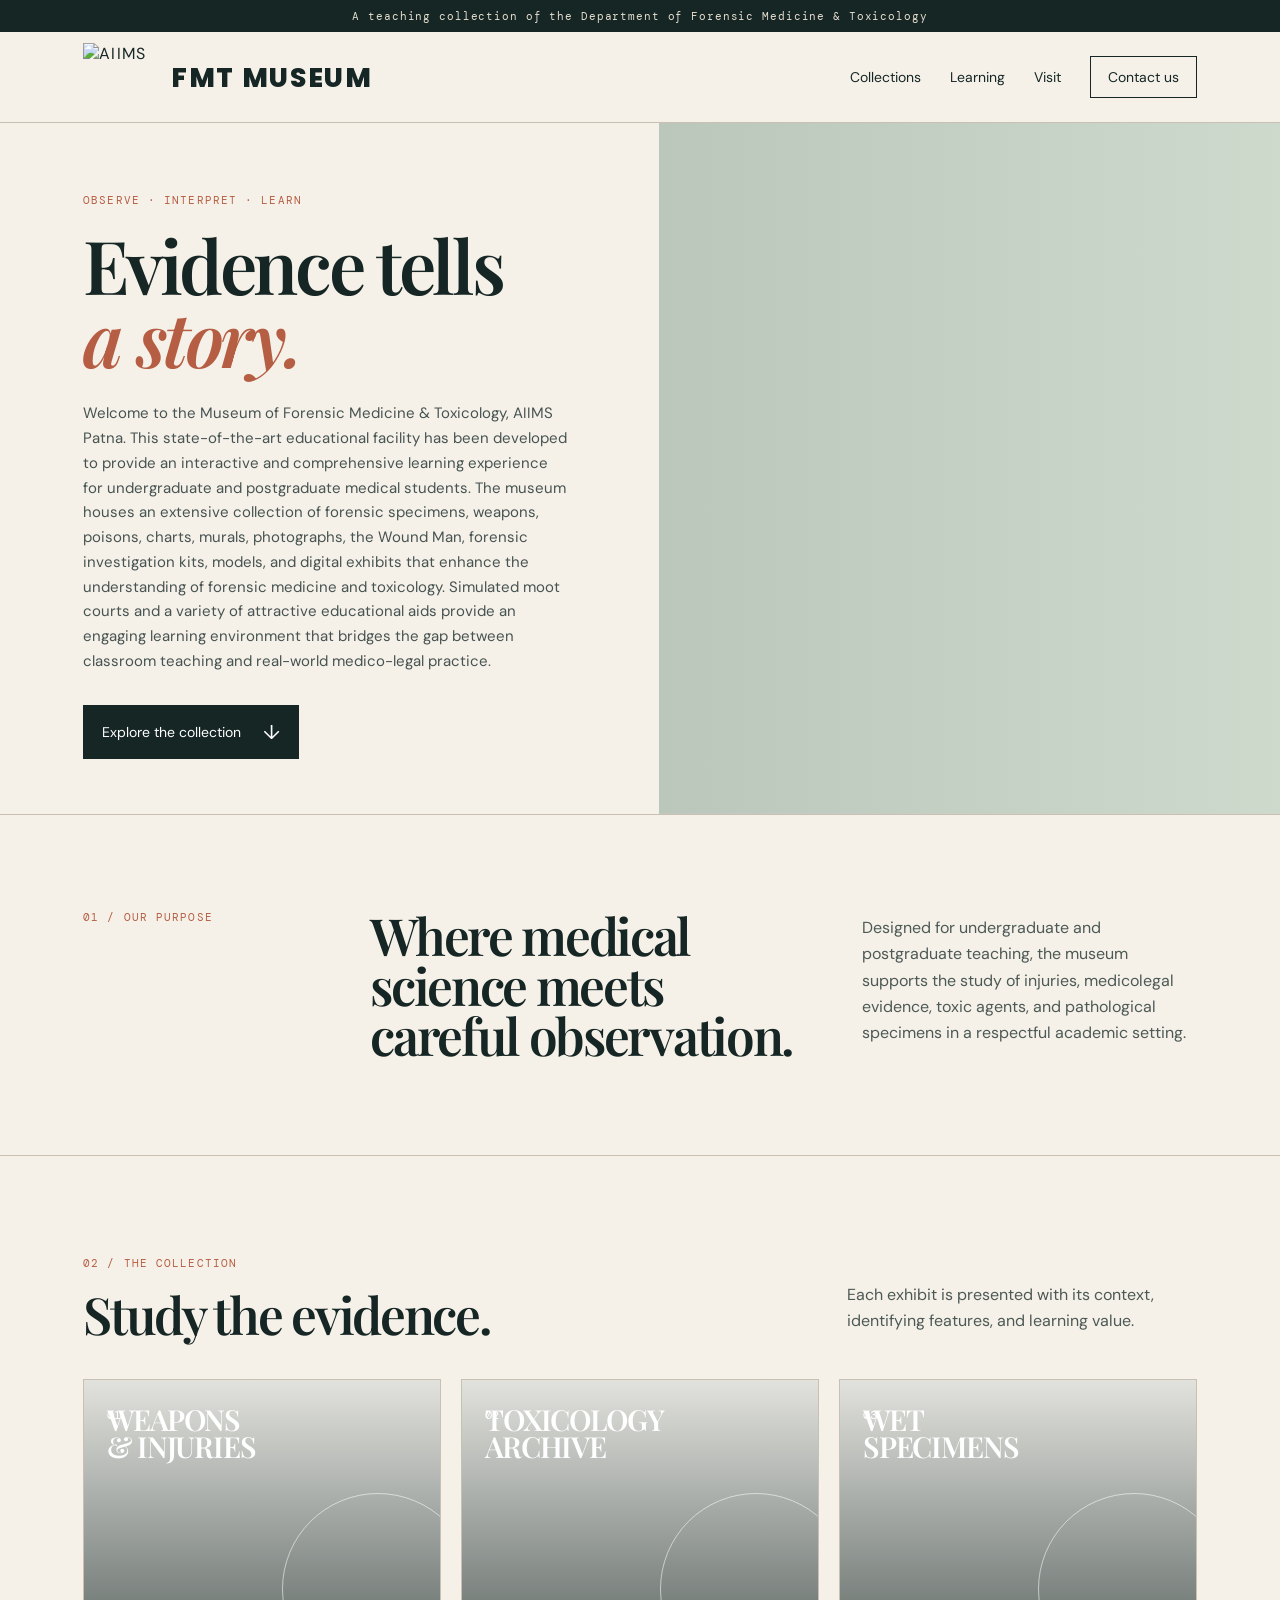
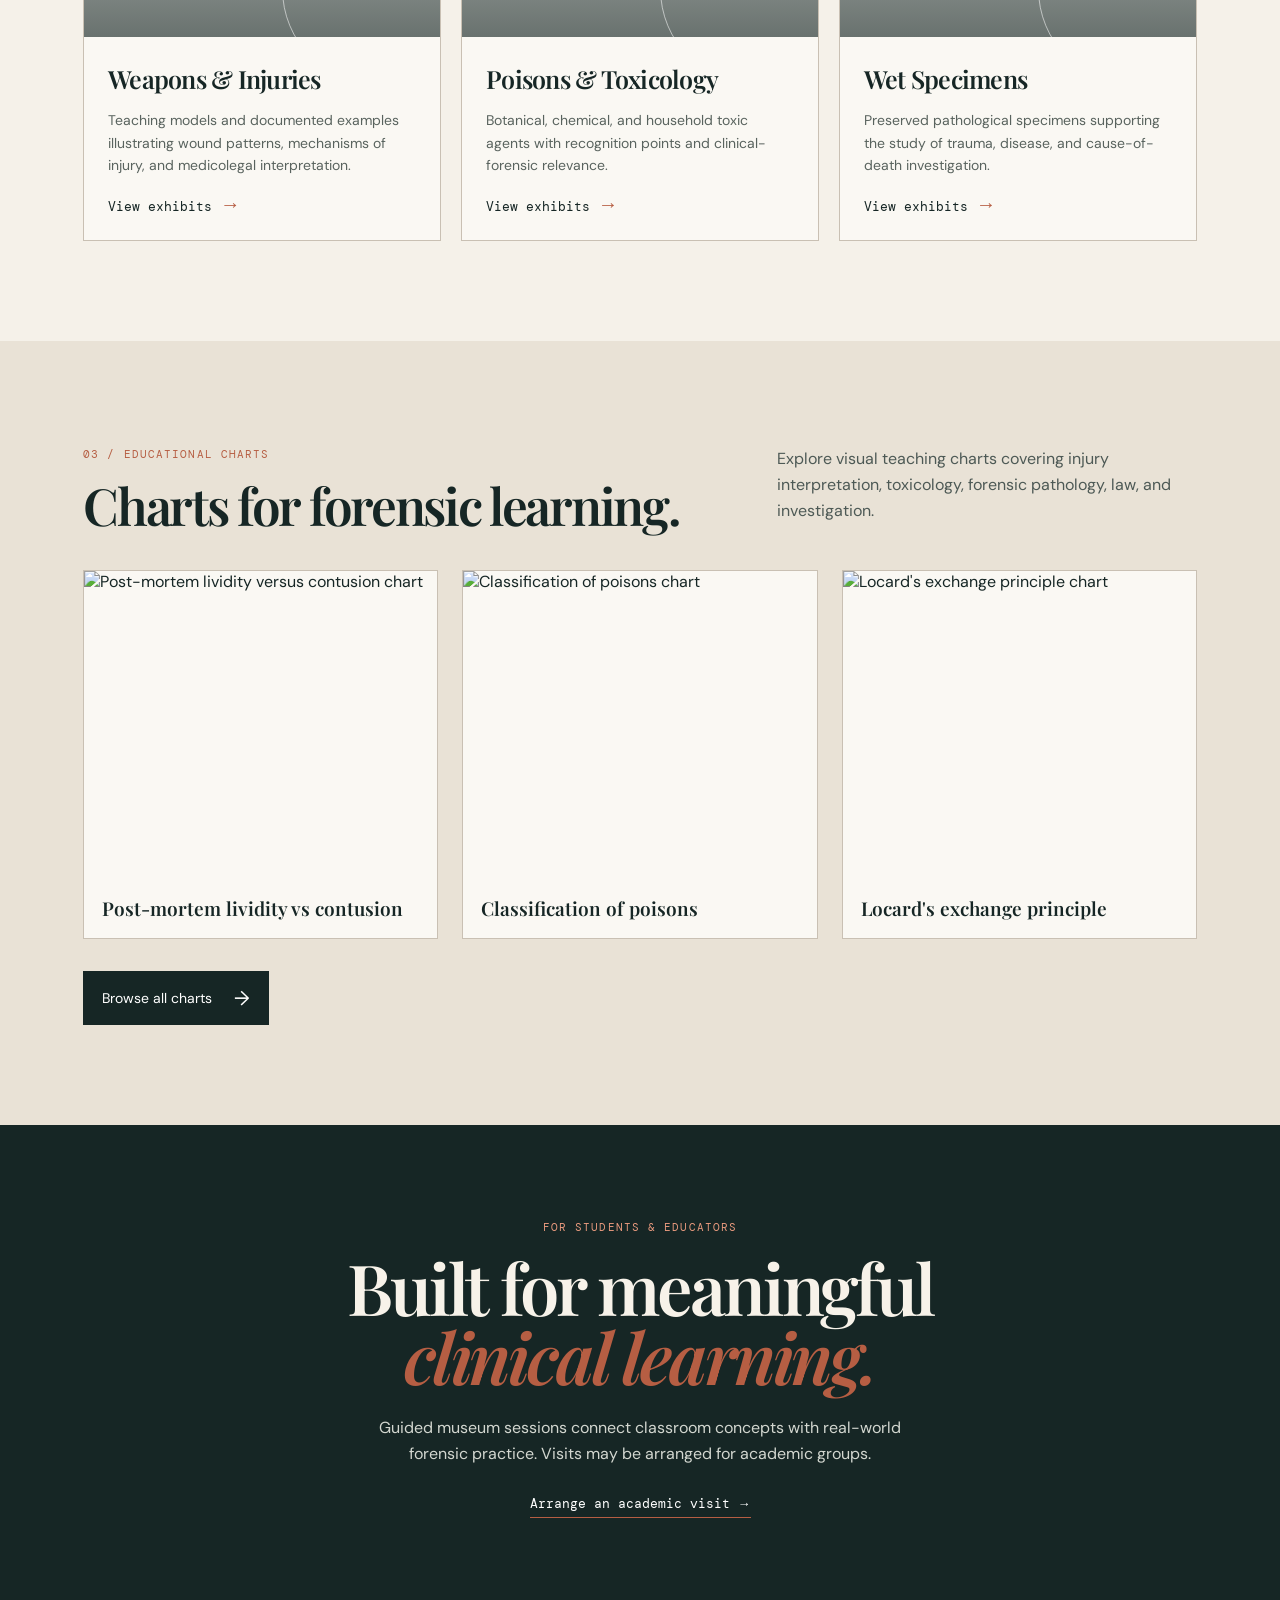
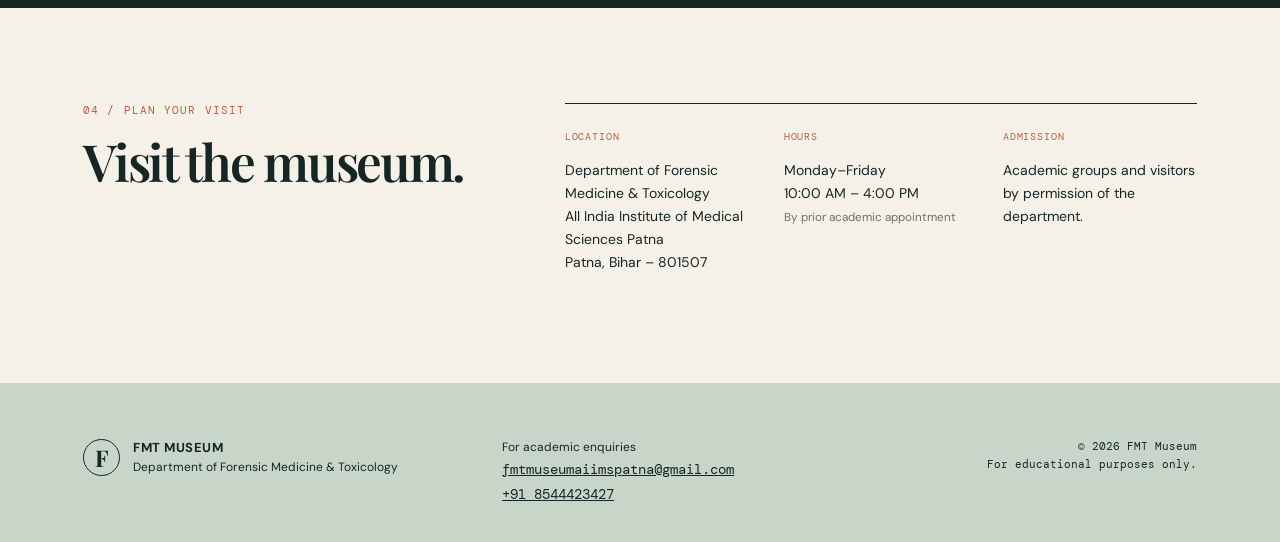
==== index.html @ 1676be08 "Add files via upload" ====
<!doctype html>
<html lang="en">
<head>
  <meta charset="UTF-8" />
  <meta name="viewport" content="width=device-width, initial-scale=1.0" />
  <meta name="description" content="Department of Forensic Medicine and Toxicology teaching museum." />
  <title>Forensic Teaching Museum</title>
  <link rel="preconnect" href="https://fonts.googleapis.com" />
  <link rel="preconnect" href="https://fonts.gstatic.com" crossorigin />
  <link href="https://fonts.googleapis.com/css2?family=DM+Mono&family=DM+Sans:wght@400;500;600;700&family=Playfair+Display:ital,wght@0,600;0,700;1,600&family=Poppins:wght@800&display=swap" rel="stylesheet" />
  <link rel="stylesheet" href="styles.css" />
  <link rel="stylesheet" href="home.css" />
  <link rel="stylesheet" href="branding.css" />
  <link rel="stylesheet" href="charts.css" />
  <link rel="stylesheet" href="collection-covers.css" />
</head>
<body>
  <div class="notice">A teaching collection of the Department of Forensic Medicine &amp; Toxicology</div>
  <header class="site-header">
    <a class="brand" href="#home"><img class="brand-logo" src="images/aiims-patna-logo.png" alt="AIIMS Patna logo" /><span><strong>FMT MUSEUM</strong></span></a>
    <button class="menu-button" aria-label="Open navigation" aria-expanded="false">Menu</button>
    <nav class="nav"><a href="#collections">Collections</a><a href="#learning">Learning</a><a href="#visit">Visit</a><a class="nav-cta" href="#contact">Contact us</a></nav>
  </header>
  <main id="home">
    <section class="hero">
      <div class="hero-copy"><p class="eyebrow">OBSERVE · INTERPRET · LEARN</p><h1>Evidence tells<br /><em>a story.</em></h1><p class="hero-text">Welcome to the Museum of Forensic Medicine &amp; Toxicology, AIIMS Patna. This state-of-the-art educational facility has been developed to provide an interactive and comprehensive learning experience for undergraduate and postgraduate medical students. The museum houses an extensive collection of forensic specimens, weapons, poisons, charts, murals, photographs, the Wound Man, forensic investigation kits, models, and digital exhibits that enhance the understanding of forensic medicine and toxicology. Simulated moot courts and a variety of attractive educational aids provide an engaging learning environment that bridges the gap between classroom teaching and real-world medico-legal practice.</p><a class="button" href="#collections">Explore the collection <span>↓</span></a></div>
      <div class="hero-art" aria-label="Museum of Forensic Medicine and Toxicology, AIIMS Patna"></div>
    </section>
    <section class="intro" id="learning"><p class="section-number">01 / OUR PURPOSE</p><h2>Where medical science meets careful observation.</h2><p>Designed for undergraduate and postgraduate teaching, the museum supports the study of injuries, medicolegal evidence, toxic agents, and pathological specimens in a respectful academic setting.</p></section>
    <section class="collections" id="collections">
      <div class="section-heading"><div><p class="section-number">02 / THE COLLECTION</p><h2>Study the evidence.</h2></div><p>Each exhibit is presented with its context, identifying features, and learning value.</p></div>
      <div class="collection-grid">
        <article class="collection-card weapons"><div class="card-image"><span>01</span><p>WEAPONS<br />&amp; INJURIES</p></div><div class="card-content"><h3>Weapons &amp; Injuries</h3><p>Teaching models and documented examples illustrating wound patterns, mechanisms of injury, and medicolegal interpretation.</p><a href="catalog.html?collection=weapons">View exhibits <span>→</span></a></div></article>
        <article class="collection-card poisons"><div class="card-image"><span>02</span><p>TOXICOLOGY<br />ARCHIVE</p></div><div class="card-content"><h3>Poisons &amp; Toxicology</h3><p>Botanical, chemical, and household toxic agents with recognition points and clinical-forensic relevance.</p><a href="catalog.html?collection=poisons">View exhibits <span>→</span></a></div></article>
        <article class="collection-card specimens"><div class="card-image"><span>03</span><p>WET<br />SPECIMENS</p></div><div class="card-content"><h3>Wet Specimens</h3><p>Preserved pathological specimens supporting the study of trauma, disease, and cause-of-death investigation.</p><a href="catalog.html?collection=specimens">View exhibits <span>→</span></a></div></article>
      </div>
    </section>
    <section class="charts-showcase" id="charts"><div class="section-heading"><div><p class="section-number">03 / EDUCATIONAL CHARTS</p><h2>Charts for forensic learning.</h2></div><p>Explore visual teaching charts covering injury interpretation, toxicology, forensic pathology, law, and investigation.</p></div><div class="chart-preview-grid"><a class="chart-preview" href="detail.html?collection=charts&amp;exhibit=0"><img src="images/charts/1.pml%20vs%20contusion.png" alt="Post-mortem lividity versus contusion chart" /><span>Post-mortem lividity vs contusion</span></a><a class="chart-preview" href="detail.html?collection=charts&amp;exhibit=20"><img src="images/charts/21.classifiation%20of%20poisons.png" alt="Classification of poisons chart" /><span>Classification of poisons</span></a><a class="chart-preview" href="detail.html?collection=charts&amp;exhibit=36"><img src="images/charts/37.locard%27s%20exchange%20principle.png" alt="Locard's exchange principle chart" /><span>Locard's exchange principle</span></a></div><a class="button charts-button" href="catalog.html?collection=charts">Browse all charts <span>→</span></a></section>
    <section class="teaching-callout"><p class="section-number">FOR STUDENTS &amp; EDUCATORS</p><h2>Built for meaningful<br /><em>clinical learning.</em></h2><p>Guided museum sessions connect classroom concepts with real-world forensic practice. Visits may be arranged for academic groups.</p><a class="text-link" href="#contact">Arrange an academic visit →</a></section>
    <section class="visit" id="visit"><div><p class="section-number">04 / PLAN YOUR VISIT</p><h2>Visit the museum.</h2></div><div class="visit-info"><div><span>LOCATION</span><p>Department of Forensic Medicine &amp; Toxicology<br />All India Institute of Medical Sciences Patna<br />Patna, Bihar – 801507</p></div><div><span>HOURS</span><p>Monday–Friday<br />10:00 AM – 4:00 PM<br /><small>By prior academic appointment</small></p></div><div><span>ADMISSION</span><p>Academic groups and visitors by permission of the department.</p></div></div></section>
  </main>
  <footer id="contact"><div class="footer-brand"><span class="brand-mark">F</span><p><strong>FMT MUSEUM</strong><br />Department of Forensic Medicine &amp; Toxicology</p></div><div><p>For academic enquiries</p><a href="mailto:fmtmuseumaiimspatna@gmail.com">fmtmuseumaiimspatna@gmail.com</a><br /><a href="tel:+918544423427">+91 8544423427</a></div><p class="copyright">© <span id="year"></span> FMT Museum<br />For educational purposes only.</p></footer>
  <script src="script.js"></script>
</body>
</html>
---- styles.css ----
:root{--ink:#162625;--paper:#f5f1e9;--line:#c9c0b3;--rust:#b65e43}*{box-sizing:border-box}html{scroll-behavior:smooth}body{margin:0;background:var(--paper);color:var(--ink);font:16px "DM Sans",sans-serif}.notice{background:var(--ink);color:#e5ddcf;text-align:center;padding:9px 16px;font:11px "DM Mono",monospace;letter-spacing:.08em}.site-header{height:91px;padding:0 6.5vw;display:flex;align-items:center;justify-content:space-between;border-bottom:1px solid var(--line)}.brand{display:flex;gap:12px;align-items:center;color:var(--ink);text-decoration:none;letter-spacing:.08em}.brand-mark{display:grid;place-items:center;width:37px;height:37px;border:1px solid var(--ink);border-radius:50%;font:700 23px "Playfair Display",serif}.brand strong,.brand small{display:block;font-size:12px;line-height:1.2}.brand small{font:9px "DM Mono",monospace;margin-top:3px}.nav{display:flex;align-items:center;gap:29px}.nav a{color:var(--ink);font-size:14px;text-decoration:none}.nav a:hover,.text-link:hover{color:var(--rust)}.nav-cta{border:1px solid var(--ink);padding:11px 17px}.menu-button{display:none;border:0;background:transparent;font:14px "DM Sans"}.hero{min-height:610px;display:grid;grid-template-columns:1.03fr .97fr}.hero-copy{padding:100px 7vw 80px 6.5vw}.eyebrow,.section-number,.category{font:11px "DM Mono",monospace;letter-spacing:.1em}.eyebrow{color:var(--rust);margin:0 0 22px}.hero h1,h2{font:600 clamp(45px,5.8vw,84px)/.98 "Playfair Display",serif;letter-spacing:-.045em;margin:0}.hero h1 em,.teaching-callout em{font-weight:600;color:var(--rust)}.hero-text{max-width:440px;line-height:1.65;margin:27px 0 31px;color:#475351}.button{display:inline-flex;gap:22px;align-items:center;padding:14px 19px;background:var(--ink);color:#fff;text-decoration:none;font-size:14px}.button span{font-size:20px}.hero-art{position:relative;overflow:hidden;background:#d1ddcf;min-height:480px;background-image:radial-gradient(circle at 78% 20%,#edf2e8 0 2%,transparent 2.2%),linear-gradient(135deg,transparent 49.5%,rgba(255,255,255,.17) 50% 51%,transparent 51.5%)}.hero-art:after{content:"";position:absolute;inset:35px;border:1px solid rgba(22,38,37,.25)}.lens{position:absolute;width:235px;height:235px;border:20px solid var(--ink);border-radius:50%;top:130px;left:28%;z-index:1;box-shadow:inset 0 0 0 12px #a7bead}.lens-handle{position:absolute;background:var(--ink);height:166px;width:31px;transform:rotate(-45deg);top:325px;left:55%;z-index:1}.case-label{position:absolute;z-index:2;right:9%;top:11%;width:102px;height:102px;background:var(--rust);color:white;padding:14px;font:10px "DM Mono"}.case-label strong{display:block;font:36px "Playfair Display"}.case-label small{font-size:8px}.tag{position:absolute;z-index:2;color:#1f302d;font:10px "DM Mono";letter-spacing:.08em}.tag-one{bottom:80px;left:14%}.tag-two{top:40%;right:9%}.coordinate{position:absolute;bottom:48px;right:9%;font:10px "DM Mono";z-index:2}.intro{padding:95px 6.5vw;display:grid;grid-template-columns:.65fr 1.2fr .9fr;gap:45px;border-top:1px solid var(--line);border-bottom:1px solid var(--line)}.section-number{color:var(--rust);margin:0 0 19px}.intro h2,.section-heading h2,.visit h2{font-size:clamp(33px,4vw,53px)}.intro>p:last-child,.section-heading>p{line-height:1.65;color:#4d5955;margin:5px 0}.collections,.exhibits{padding:100px 6.5vw}.section-heading{display:flex;justify-content:space-between;align-items:end;gap:45px;margin-bottom:40px}.section-heading>p{max-width:350px}.collection-grid{display:grid;grid-template-columns:repeat(3,1fr);gap:20px}.collection-card{border:1px solid var(--line);background:#faf8f3}.card-image{height:257px;position:relative;padding:23px;color:#fff;overflow:hidden}.card-image:after{content:"";position:absolute;width:190px;height:190px;border:1px solid rgba(255,255,255,.55);border-radius:50%;right:-34px;bottom:-48px}.card-image span{font:12px "DM Mono"}.card-image p{position:absolute;bottom:18px;margin:0;font:600 29px/.9 "Playfair Display";letter-spacing:-.04em;z-index:1}.weapons .card-image{background:linear-gradient(135deg,#273e3d,#4d7069)}.poisons .card-image{background:linear-gradient(135deg,#98513e,#d28b57)}.specimens .card-image{background:linear-gradient(135deg,#536c69,#a0a991)}.card-content{padding:25px 24px 23px}.card-content h3,.exhibit h3{font:600 25px "Playfair Display";letter-spacing:-.03em;margin:0}.card-content p{font-size:14px;line-height:1.6;color:#59635e;min-height:67px}.card-content a{font:13px "DM Mono";color:var(--ink);text-decoration:none}.card-content a span{color:var(--rust);font-size:20px}.exhibits{background:#e9e2d6}.exhibit-grid{display:grid;grid-template-columns:repeat(3,1fr);gap:35px}.photo{height:255px;display:grid;place-items:center;border:1px dashed rgba(22,38,37,.5);color:#fff;font:10px "DM Mono";letter-spacing:.1em;position:relative;background-size:cover;background-position:center}.photo:before{content:"";position:absolute;inset:0;background:linear-gradient(145deg,rgba(12,33,30,.2),rgba(0,0,0,.3))}.photo span{position:relative;z-index:1;border:1px solid rgba(255,255,255,.8);padding:8px 10px}.photo-weapon{background-image:linear-gradient(135deg,#163531,#73928b)}.photo-poison{background-image:linear-gradient(135deg,#854330,#d6a063)}.photo-specimen{background-image:linear-gradient(135deg,#2d554b,#9ab2a3)}.category{margin:19px 0 10px;color:var(--rust);font-size:10px}.exhibit h3{font-size:25px}.description{font-size:14px;line-height:1.6;color:#53605b;margin-top:10px}.teaching-callout{background:var(--ink);color:#f7f2e9;padding:95px 17vw;text-align:center}.teaching-callout .section-number{color:#e99a7e}.teaching-callout h2{font-size:clamp(42px,5.5vw,72px)}.teaching-callout>p:not(.section-number){max-width:560px;margin:24px auto;color:#d3d7d0;line-height:1.65}.text-link{color:#fff;font:13px "DM Mono";text-decoration:none;border-bottom:1px solid var(--rust);padding-bottom:5px}.visit{padding:95px 6.5vw;display:grid;grid-template-columns:.8fr 1.2fr;gap:60px}.visit-info{display:grid;grid-template-columns:repeat(3,1fr);gap:25px;border-top:1px solid var(--ink);padding-top:20px}.visit-info span{font:10px "DM Mono";color:var(--rust);letter-spacing:.09em}.visit-info p{font-size:14px;line-height:1.65}.visit-info small{color:#67716d}footer{background:#c8d6ca;padding:55px 6.5vw 35px;display:grid;grid-template-columns:1.1fr .9fr 1fr;gap:40px;align-items:start}.footer-brand{display:flex;gap:13px;align-items:center}.footer-brand p,footer>div>p{font-size:12px;line-height:1.55;margin:0}.footer-brand strong{font-size:13px;letter-spacing:.04em}footer a{font:14px "DM Mono";color:var(--ink);line-height:1.8}.copyright{font:11px "DM Mono";line-height:1.6;text-align:right;margin:0}
@media(max-width:800px){.site-header{height:74px;padding:0 5vw}.menu-button{display:block}.nav{display:none;position:absolute;top:107px;left:0;right:0;background:var(--paper);padding:24px 5vw;z-index:5;border-bottom:1px solid var(--line);flex-direction:column;align-items:start;gap:20px}.nav.open{display:flex}.hero{grid-template-columns:1fr}.hero-copy{padding:75px 7vw 65px}.hero-art{min-height:410px}.intro{grid-template-columns:1fr;gap:17px;padding:70px 7vw}.collections,.exhibits{padding:75px 7vw}.section-heading{display:block}.collection-grid,.exhibit-grid{grid-template-columns:1fr;gap:28px}.card-image{height:220px}.photo{height:230px}.teaching-callout{padding:75px 7vw}.visit{padding:70px 7vw;grid-template-columns:1fr;gap:35px}.visit-info{grid-template-columns:1fr}footer{padding:45px 7vw 30px;grid-template-columns:1fr;gap:28px}.copyright{text-align:left}.notice{font-size:9px}}
---- home.css ----
.hero-art{background-image:linear-gradient(90deg,rgba(20,38,36,.12),rgba(20,38,36,.02)),url('images/aiims-patna-museum-background.png');background-size:cover;background-position:center}.hero-art::after{display:none}.hero-text{max-width:620px;font-size:15px}.hero-copy{padding-top:70px;padding-bottom:55px}
@media(max-width:800px){.hero-copy{padding-top:62px}.hero-art{min-height:300px;background-position:center}}
---- branding.css ----
.brand{gap:20px;white-space:nowrap}.brand-logo{width:68px;height:68px;object-fit:contain}.brand .brand-mark{display:none}.brand strong{display:block;font:800 27px/1 "Poppins",sans-serif;letter-spacing:.06em}@media(max-width:800px){.site-header{height:82px}.brand-logo{width:52px;height:52px}.brand strong{font-size:20px}}
---- charts.css ----
.charts-showcase{padding:100px 6.5vw;background:#e9e2d6}.charts-showcase .section-heading>p{max-width:420px}.chart-preview-grid{display:grid;grid-template-columns:repeat(3,1fr);gap:24px}.chart-preview{background:#faf8f3;border:1px solid var(--line);text-decoration:none;color:var(--ink);transition:transform .2s,box-shadow .2s}.chart-preview:hover{transform:translateY(-4px);box-shadow:5px 5px 0 var(--rust)}.chart-preview img{display:block;width:100%;aspect-ratio:1.15;object-fit:cover;object-position:top}.chart-preview span{display:block;padding:17px 18px;font:600 19px "Playfair Display",serif}.charts-button{margin-top:32px}@media(max-width:800px){.charts-showcase{padding:75px 7vw}.chart-preview-grid{grid-template-columns:1fr;gap:20px}}
---- collection-covers.css ----
.collection-card .card-image{background-size:cover;background-position:center}.collection-card .card-image::before{content:"";position:absolute;inset:0;background:linear-gradient(180deg,rgba(15,31,29,.1),rgba(15,31,29,.62))}.collection-card .card-image>span,.collection-card .card-image>p{position:relative;z-index:1}.weapons .card-image{background-image:url('images/collection-covers/weapons-cover.png')}.poisons .card-image{background-image:url('images/collection-covers/poisons-cover.png')}.specimens .card-image{background-image:url('images/collection-covers/wet-specimens-cover.png')}
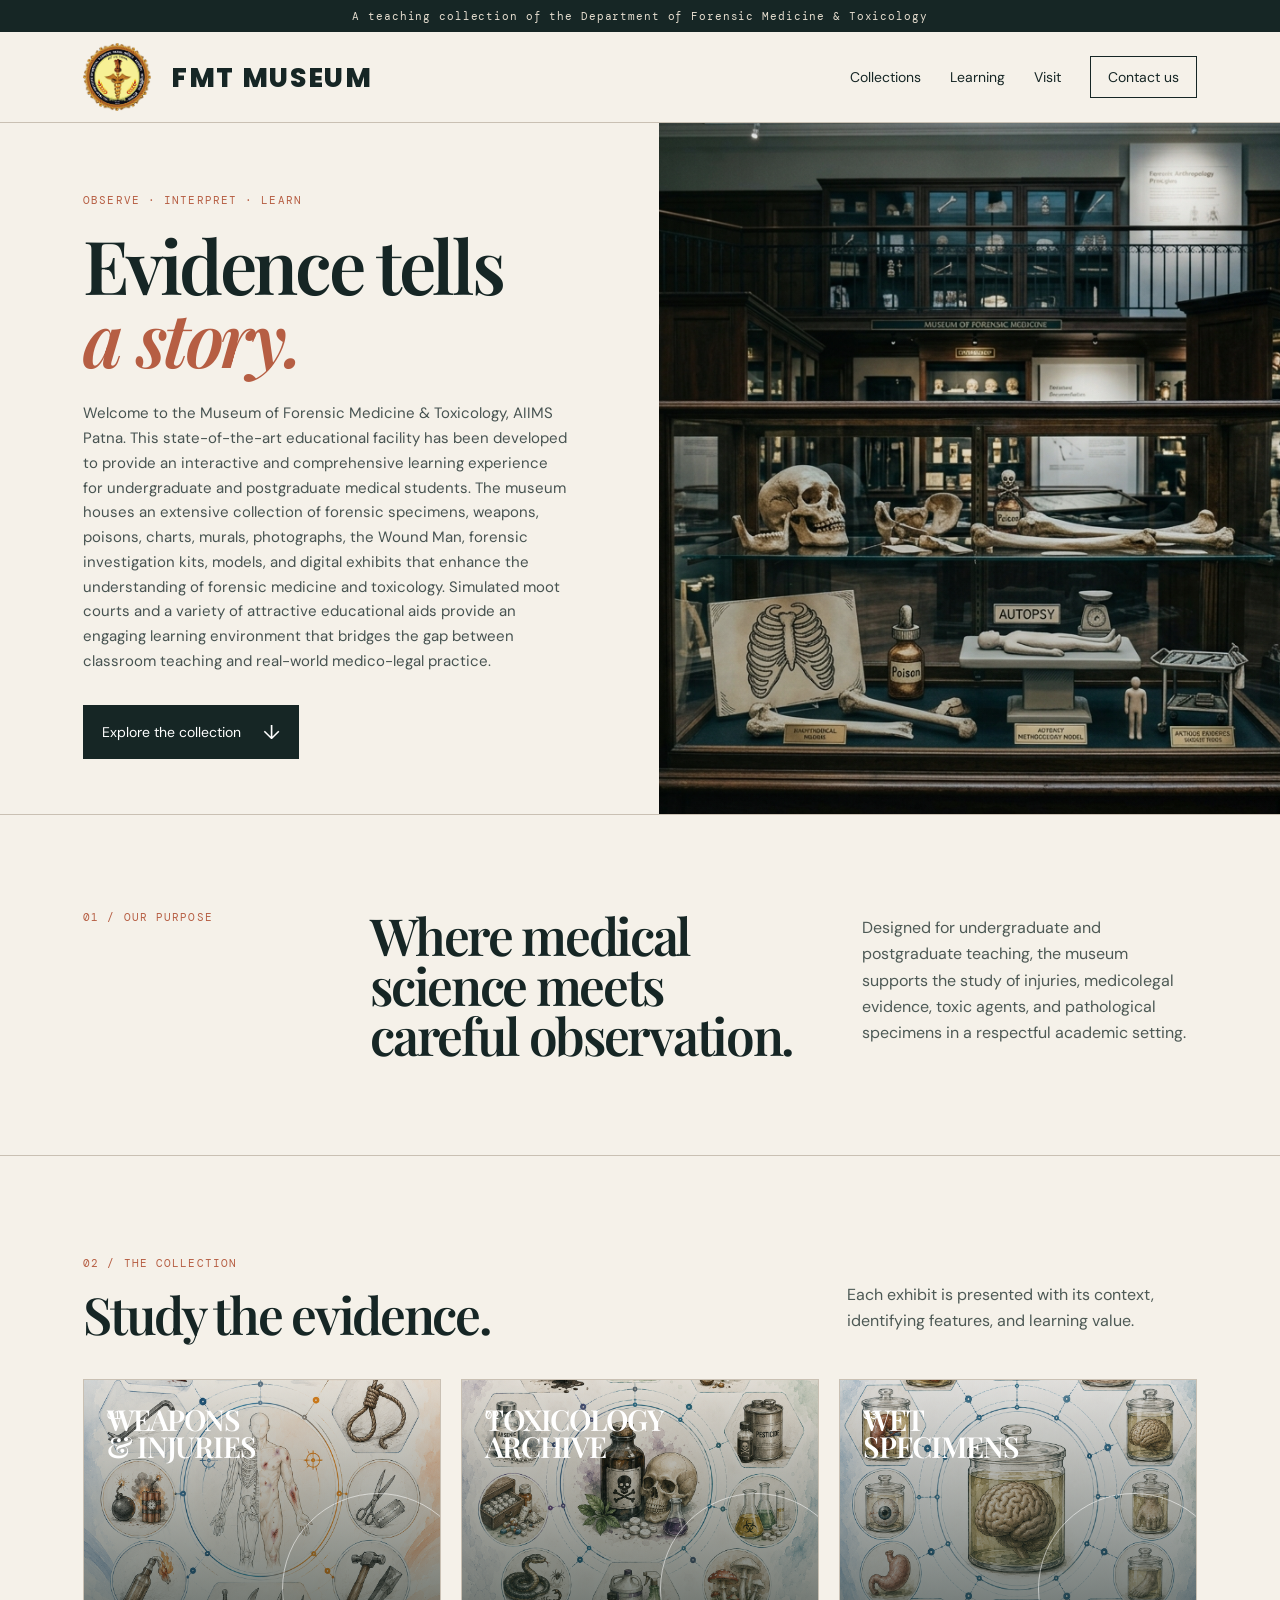
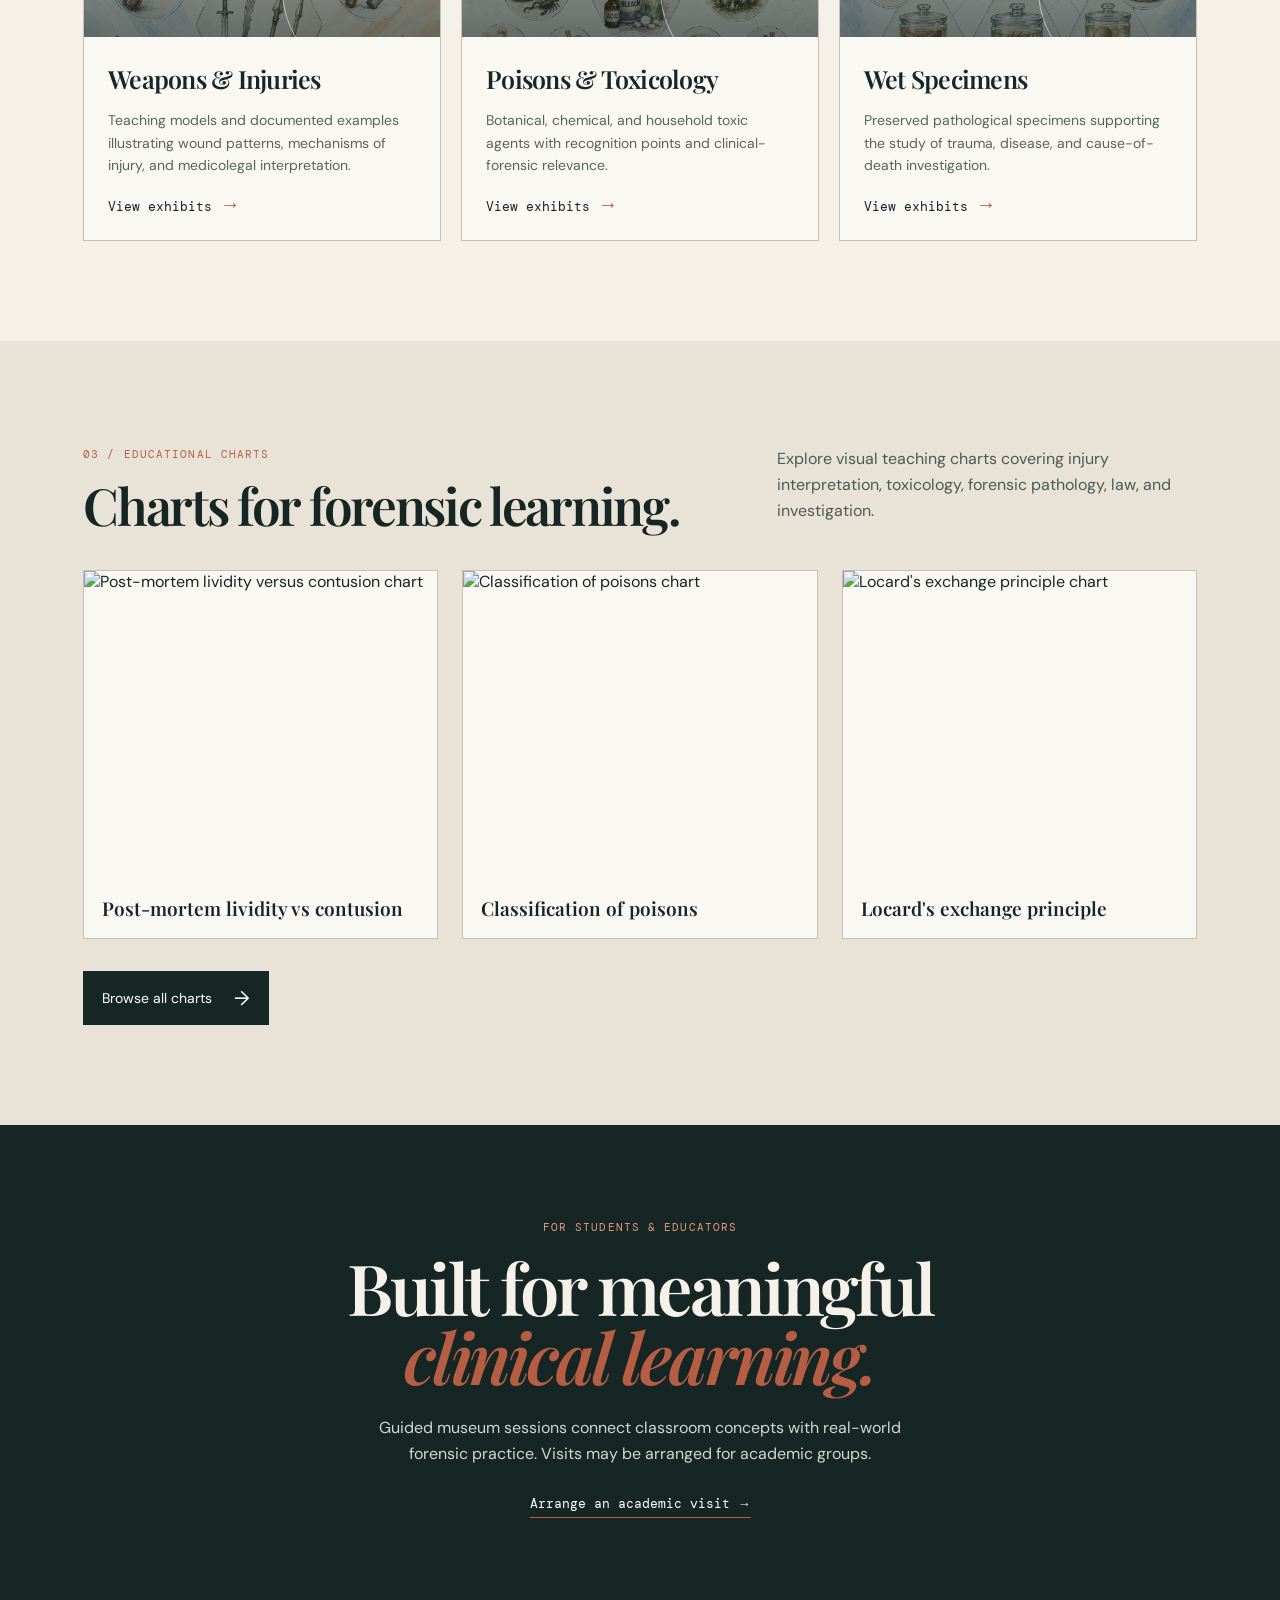
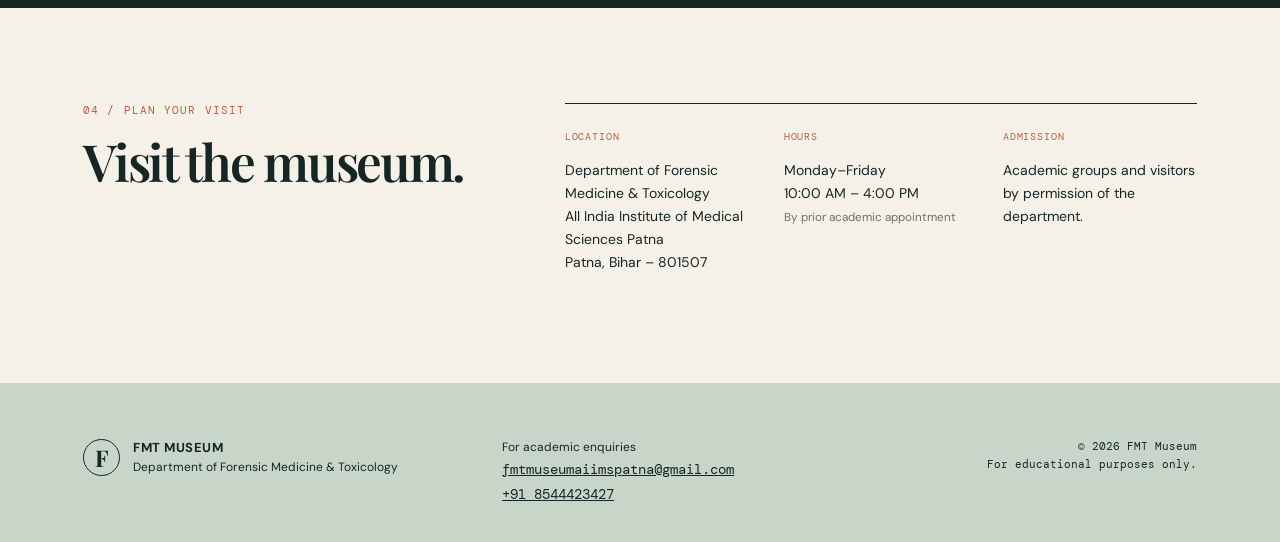
==== commit 706ac4cf: "Update title in index.html to 'FMT Museum AIIMS Patna'" ====
--- a/index.html
+++ b/index.html
@@ -4,7 +4,7 @@
   <meta charset="UTF-8" />
   <meta name="viewport" content="width=device-width, initial-scale=1.0" />
   <meta name="description" content="Department of Forensic Medicine and Toxicology teaching museum." />
-  <title>Forensic Teaching Museum</title>
+  <title>FMT Museum AIIMS Patna</title>
   <link rel="preconnect" href="https://fonts.googleapis.com" />
   <link rel="preconnect" href="https://fonts.gstatic.com" crossorigin />
   <link href="https://fonts.googleapis.com/css2?family=DM+Mono&family=DM+Sans:wght@400;500;600;700&family=Playfair+Display:ital,wght@0,600;0,700;1,600&family=Poppins:wght@800&display=swap" rel="stylesheet" />
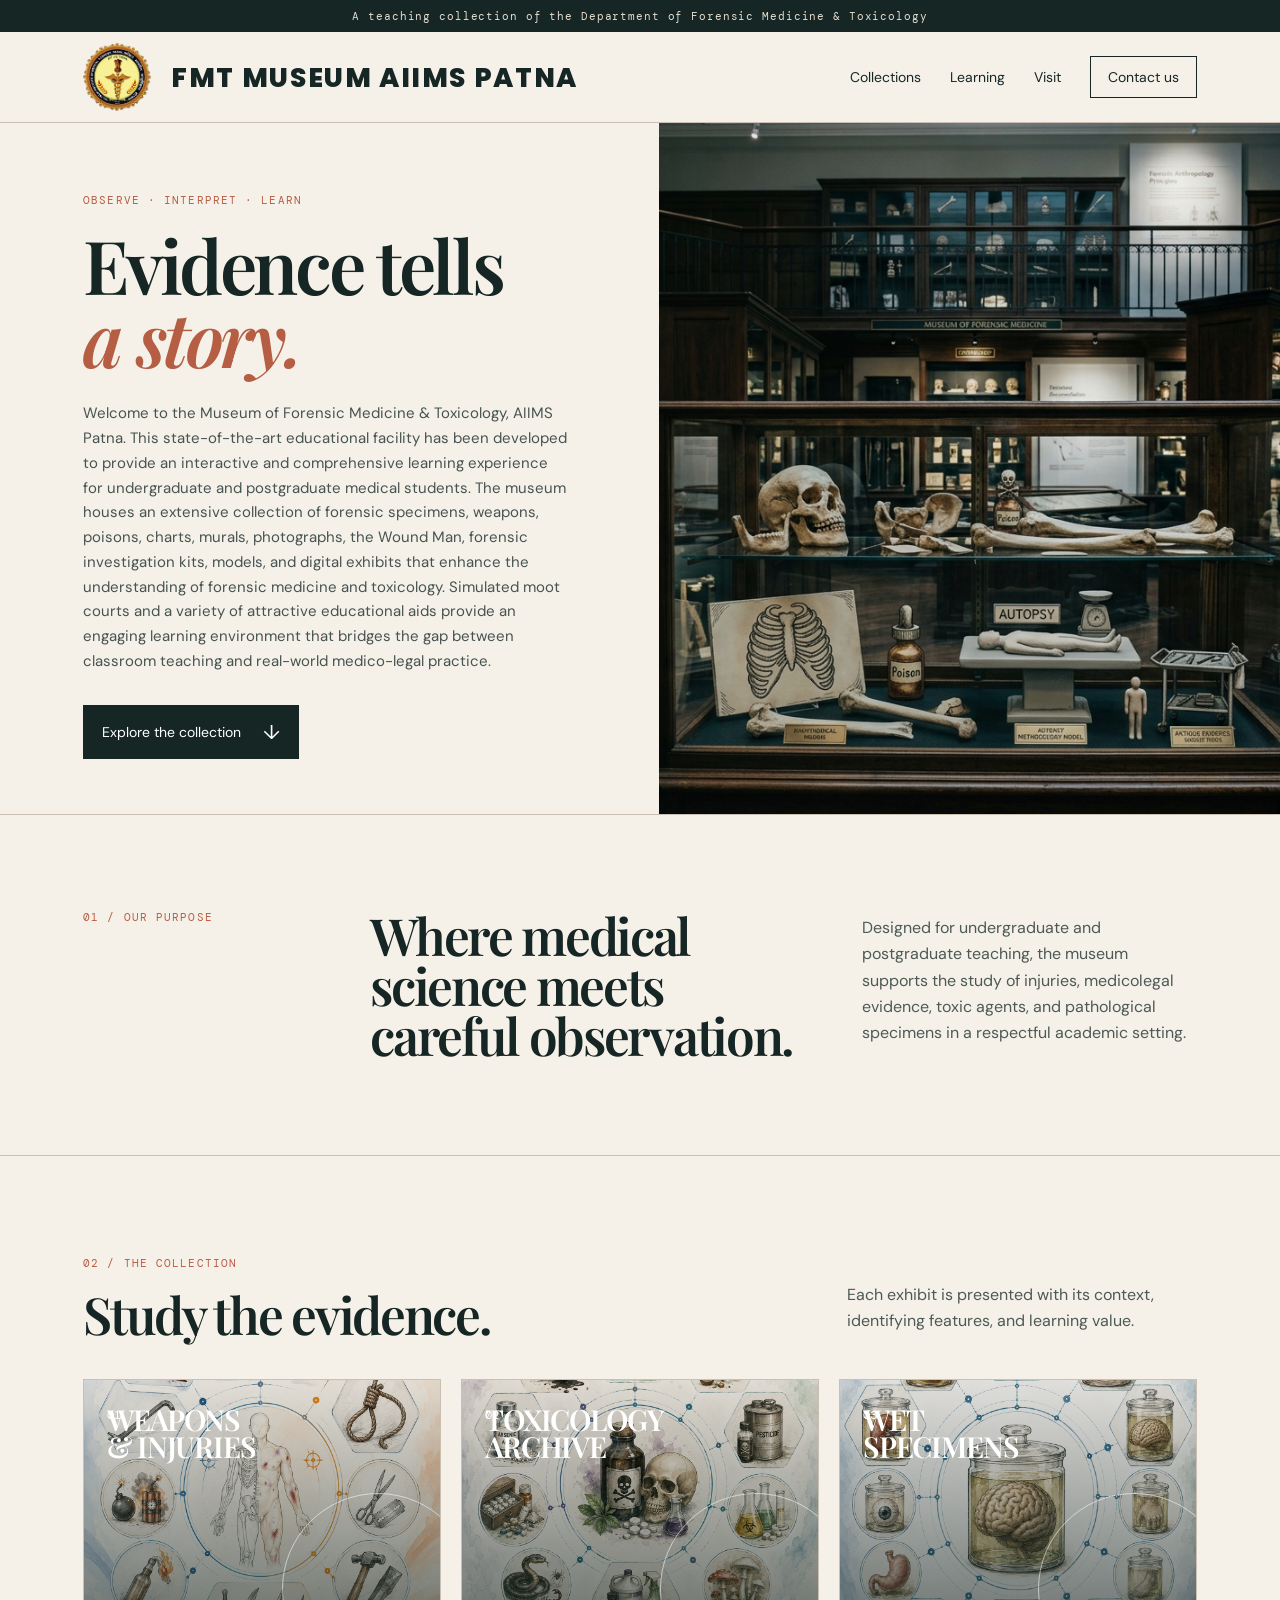
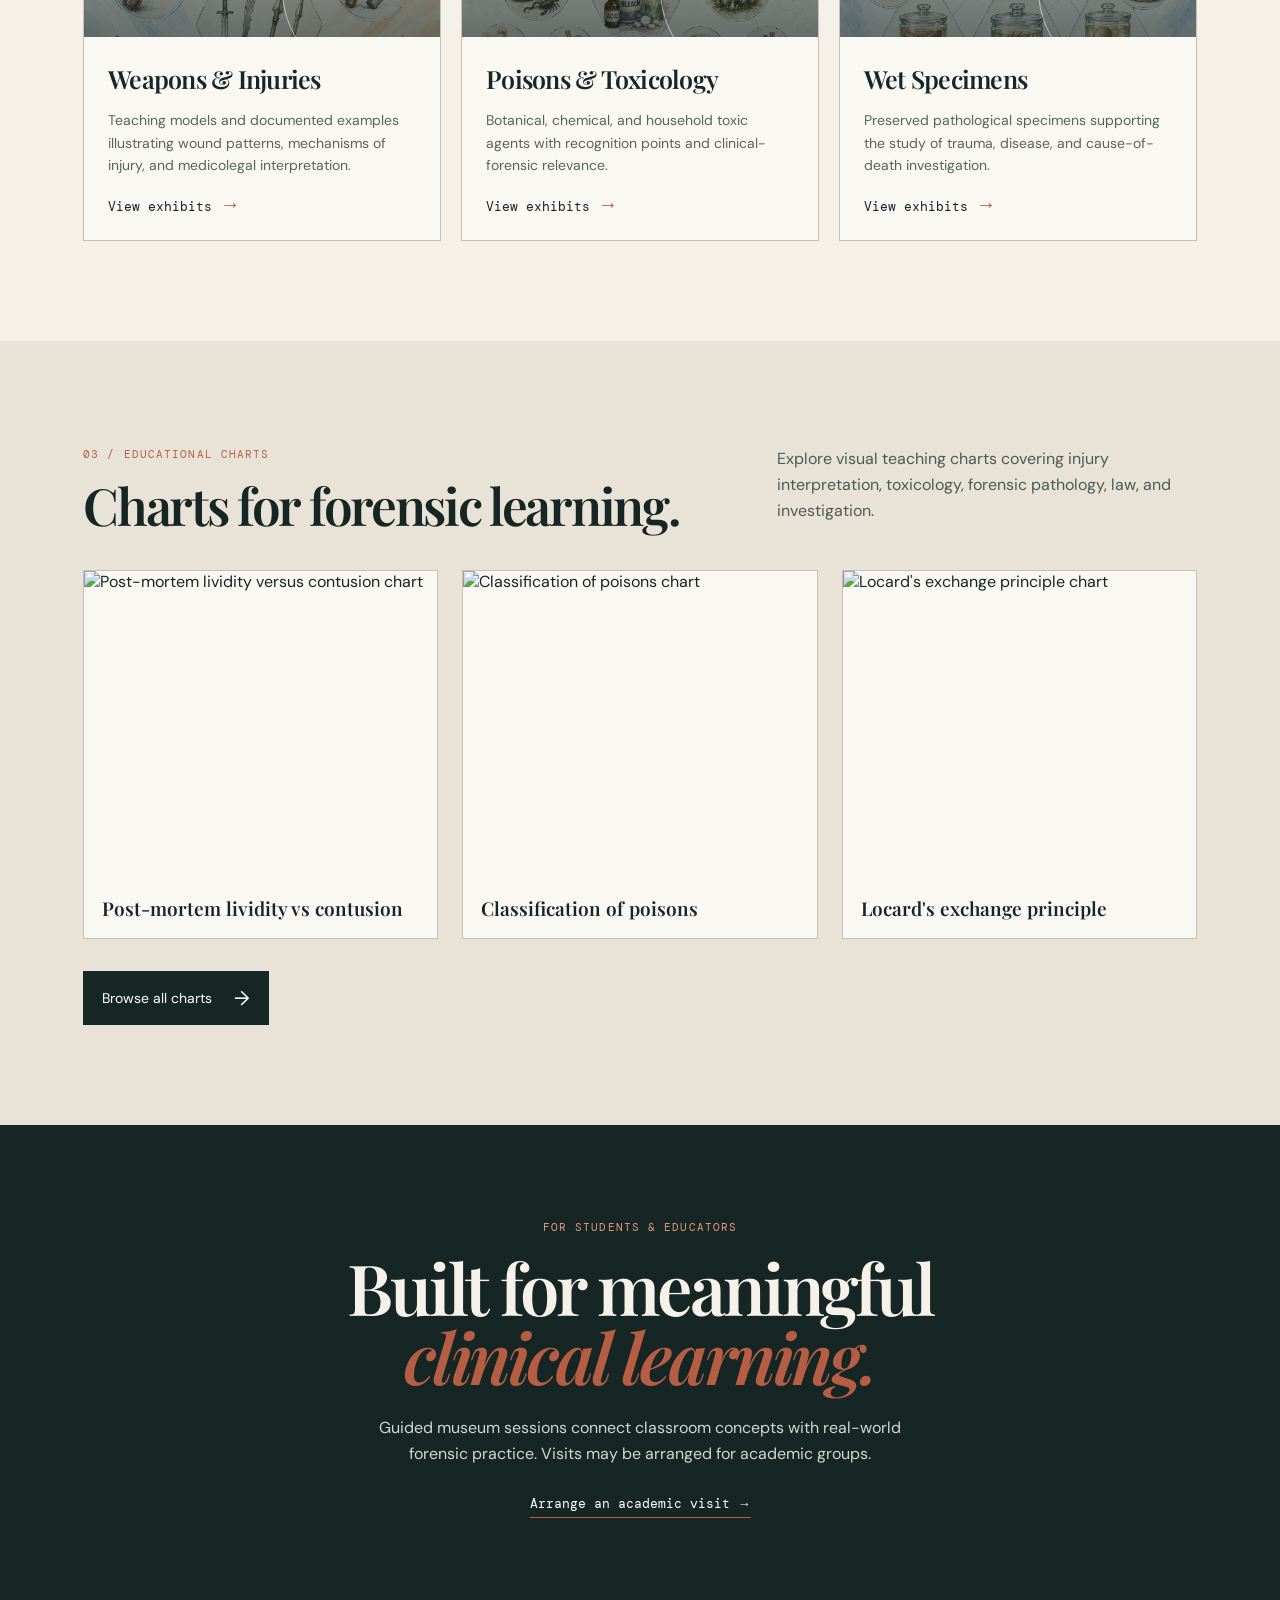
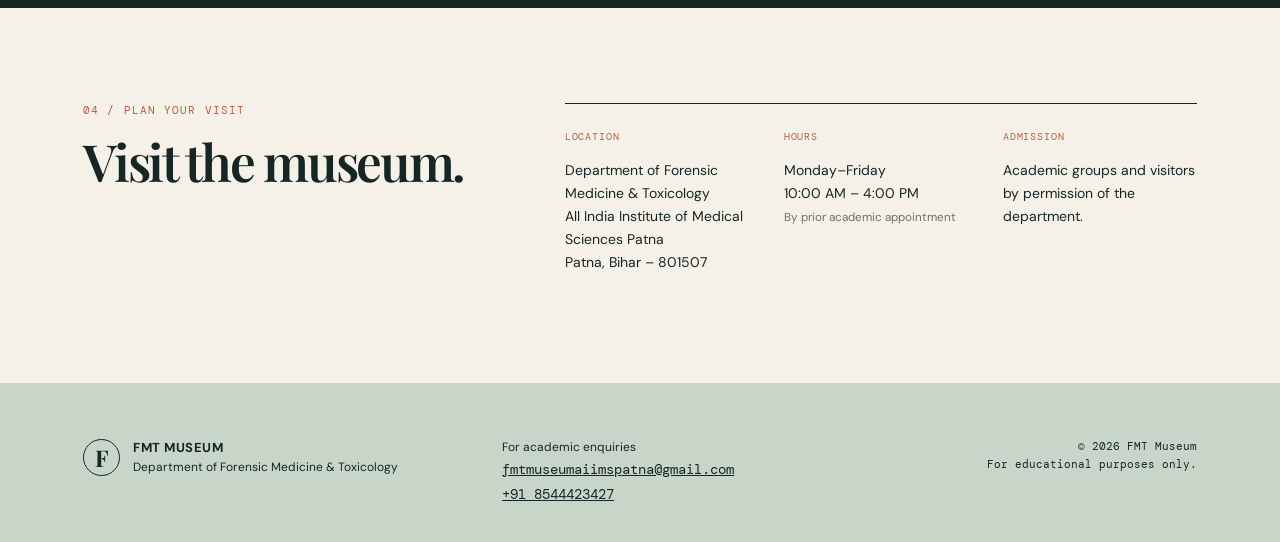
==== commit a989cf45: "Update site header with full title" ====
--- a/index.html
+++ b/index.html
@@ -17,7 +17,7 @@
 <body>
   <div class="notice">A teaching collection of the Department of Forensic Medicine &amp; Toxicology</div>
   <header class="site-header">
-    <a class="brand" href="#home"><img class="brand-logo" src="images/aiims-patna-logo.png" alt="AIIMS Patna logo" /><span><strong>FMT MUSEUM</strong></span></a>
+    <a class="brand" href="#home"><img class="brand-logo" src="images/aiims-patna-logo.png" alt="AIIMS Patna logo" /><span><strong>FMT MUSEUM AIIMS PATNA</strong></span></a>
     <button class="menu-button" aria-label="Open navigation" aria-expanded="false">Menu</button>
     <nav class="nav"><a href="#collections">Collections</a><a href="#learning">Learning</a><a href="#visit">Visit</a><a class="nav-cta" href="#contact">Contact us</a></nav>
   </header>
